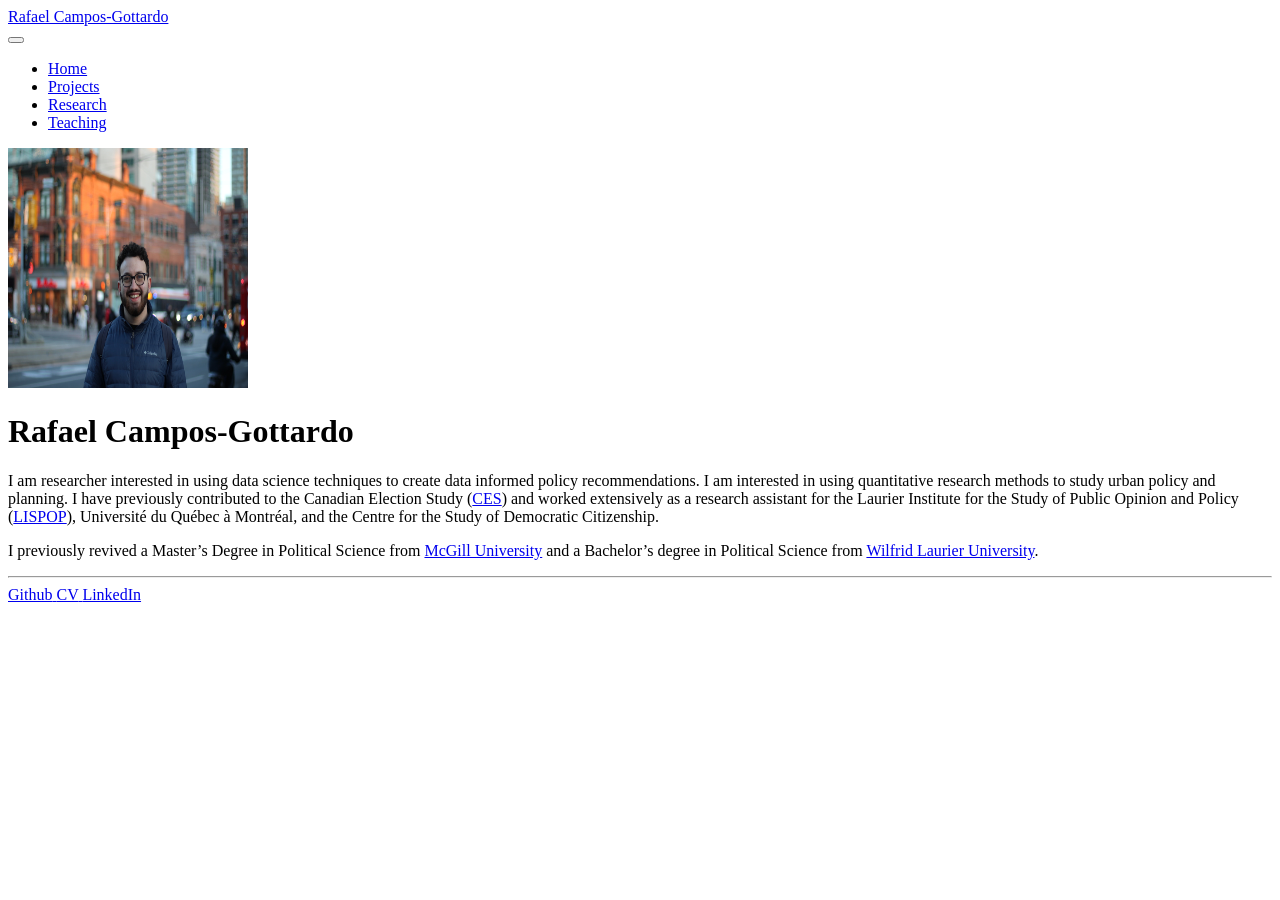
==== docs/index.html @ 2f37013a "updated index" ====
<!DOCTYPE html>
<html xmlns="http://www.w3.org/1999/xhtml" lang="en" xml:lang="en"><head>

<meta charset="utf-8">
<meta name="generator" content="quarto-1.3.450">

<meta name="viewport" content="width=device-width, initial-scale=1.0, user-scalable=yes">


<title>Rafael Campos-Gottardo</title>
<style>
code{white-space: pre-wrap;}
span.smallcaps{font-variant: small-caps;}
div.columns{display: flex; gap: min(4vw, 1.5em);}
div.column{flex: auto; overflow-x: auto;}
div.hanging-indent{margin-left: 1.5em; text-indent: -1.5em;}
ul.task-list{list-style: none;}
ul.task-list li input[type="checkbox"] {
  width: 0.8em;
  margin: 0 0.8em 0.2em -1em; /* quarto-specific, see https://github.com/quarto-dev/quarto-cli/issues/4556 */ 
  vertical-align: middle;
}
</style>


<script src="site_libs/quarto-nav/quarto-nav.js"></script>
<script src="site_libs/quarto-nav/headroom.min.js"></script>
<script src="site_libs/clipboard/clipboard.min.js"></script>
<script src="site_libs/quarto-search/autocomplete.umd.js"></script>
<script src="site_libs/quarto-search/fuse.min.js"></script>
<script src="site_libs/quarto-search/quarto-search.js"></script>
<meta name="quarto:offset" content="./">
<script src="site_libs/quarto-html/quarto.js"></script>
<script src="site_libs/quarto-html/popper.min.js"></script>
<script src="site_libs/quarto-html/tippy.umd.min.js"></script>
<link href="site_libs/quarto-html/tippy.css" rel="stylesheet">
<link href="site_libs/quarto-html/quarto-syntax-highlighting.css" rel="stylesheet" id="quarto-text-highlighting-styles">
<script src="site_libs/bootstrap/bootstrap.min.js"></script>
<link href="site_libs/bootstrap/bootstrap-icons.css" rel="stylesheet">
<link href="site_libs/bootstrap/bootstrap.min.css" rel="stylesheet" id="quarto-bootstrap" data-mode="light">
<script id="quarto-search-options" type="application/json">{
  "location": "navbar",
  "copy-button": false,
  "collapse-after": 3,
  "panel-placement": "end",
  "type": "overlay",
  "limit": 20,
  "language": {
    "search-no-results-text": "No results",
    "search-matching-documents-text": "matching documents",
    "search-copy-link-title": "Copy link to search",
    "search-hide-matches-text": "Hide additional matches",
    "search-more-match-text": "more match in this document",
    "search-more-matches-text": "more matches in this document",
    "search-clear-button-title": "Clear",
    "search-detached-cancel-button-title": "Cancel",
    "search-submit-button-title": "Submit",
    "search-label": "Search"
  }
}</script>


<link rel="stylesheet" href="styles.css">
</head>

<body class="nav-fixed fullcontent">

<div id="quarto-search-results"></div>
  <header id="quarto-header" class="headroom fixed-top">
    <nav class="navbar navbar-expand-lg navbar-dark ">
      <div class="navbar-container container-fluid">
      <div class="navbar-brand-container">
    <a class="navbar-brand" href="./index.html">
    <span class="navbar-title">Rafael Campos-Gottardo</span>
    </a>
  </div>
            <div id="quarto-search" class="" title="Search"></div>
          <button class="navbar-toggler" type="button" data-bs-toggle="collapse" data-bs-target="#navbarCollapse" aria-controls="navbarCollapse" aria-expanded="false" aria-label="Toggle navigation" onclick="if (window.quartoToggleHeadroom) { window.quartoToggleHeadroom(); }">
  <span class="navbar-toggler-icon"></span>
</button>
          <div class="collapse navbar-collapse" id="navbarCollapse">
            <ul class="navbar-nav navbar-nav-scroll ms-auto">
  <li class="nav-item">
    <a class="nav-link active" href="./index.html" rel="" target="" aria-current="page">
 <span class="menu-text">Home</span></a>
  </li>  
  <li class="nav-item">
    <a class="nav-link" href="./projects.html" rel="" target="">
 <span class="menu-text">Projects</span></a>
  </li>  
  <li class="nav-item">
    <a class="nav-link" href="./research.html" rel="" target="">
 <span class="menu-text">Research</span></a>
  </li>  
  <li class="nav-item">
    <a class="nav-link" href="./teaching.html" rel="" target="">
 <span class="menu-text">Teaching</span></a>
  </li>  
</ul>
            <div class="quarto-navbar-tools tools-wide">
    <a href="https://www.linkedin.com/in/rafael-campos-gottardo/" rel="" title="" class="quarto-navigation-tool px-1" aria-label=""><i class="bi bi-linkedin"></i></a>
    <a href="https://github.com/RafaelGottardo" rel="" title="" class="quarto-navigation-tool px-1" aria-label=""><i class="bi bi-github"></i></a>
    <a href="https://bsky.app/profile/rafaelgottardo.bsky.social" rel="" title="" class="quarto-navigation-tool px-1" aria-label=""><i class="bi bi-bluesky"></i></a>
</div>
          </div> <!-- /navcollapse -->
      </div> <!-- /container-fluid -->
    </nav>
</header>
<!-- content -->
<div id="quarto-content" class="quarto-container page-columns page-rows-contents page-layout-article page-navbar">
<!-- sidebar -->
<!-- margin-sidebar -->
    
<!-- main -->
<div class="quarto-about-jolla">
  <img src="files/images/rafael.jpg" class="about-image
  round " style="height: 15em; width: 15em;">
 <header id="title-block-header" class="quarto-title-block default">
<div class="quarto-title">
<h1 class="title">Rafael Campos-Gottardo</h1>
</div>
<div class="quarto-title-meta">
  </div>
</header><main class="content" id="quarto-document-content">
<p>I am researcher interested in using data science techniques to create data informed policy recommendations. I am interested in using quantitative research methods to study urban policy and planning. I have previously contributed to the Canadian Election Study (<a href="http://www.ces-eec.ca">CES</a>) and worked extensively as a research assistant for the Laurier Institute for the Study of Public Opinion and Policy (<a href="https://lispop.ca">LISPOP</a>), Université du Québec à Montréal, and the Centre for the Study of Democratic Citizenship.</p>
<p>I previously revived a Master’s Degree in Political Science from <a href="https://www.mcgill.ca/politicalscience/">McGill University</a> and a Bachelor’s degree in Political Science from <a href="https://students.wlu.ca/programs/arts/political-science/index.html">Wilfrid Laurier University</a>.</p>


</main> 
  <hr class="about-sep">
   <div class="about-links">
  <a href="https://github.com/rafaelgottardo" class="about-link" rel="" target="">
    <i class="bi bi-github"></i>
     <span class="about-link-text">Github</span>
  </a>
  <a href="/files/static/cv.pdf" class="about-link" rel="" target="">
    <i class="bi bi-file-pdf"></i>
     <span class="about-link-text">CV</span>
  </a>
  <a href="https://www.linkedin.com/in/rafael-campos-gottardo/" class="about-link" rel="" target="">
    <i class="bi bi-linkedin"></i>
     <span class="about-link-text">LinkedIn</span>
  </a>
</div>
</div>
 <!-- /main -->
<script id="quarto-html-after-body" type="application/javascript">
window.document.addEventListener("DOMContentLoaded", function (event) {
  const toggleBodyColorMode = (bsSheetEl) => {
    const mode = bsSheetEl.getAttribute("data-mode");
    const bodyEl = window.document.querySelector("body");
    if (mode === "dark") {
      bodyEl.classList.add("quarto-dark");
      bodyEl.classList.remove("quarto-light");
    } else {
      bodyEl.classList.add("quarto-light");
      bodyEl.classList.remove("quarto-dark");
    }
  }
  const toggleBodyColorPrimary = () => {
    const bsSheetEl = window.document.querySelector("link#quarto-bootstrap");
    if (bsSheetEl) {
      toggleBodyColorMode(bsSheetEl);
    }
  }
  toggleBodyColorPrimary();  
  const isCodeAnnotation = (el) => {
    for (const clz of el.classList) {
      if (clz.startsWith('code-annotation-')) {                     
        return true;
      }
    }
    return false;
  }
  const clipboard = new window.ClipboardJS('.code-copy-button', {
    text: function(trigger) {
      const codeEl = trigger.previousElementSibling.cloneNode(true);
      for (const childEl of codeEl.children) {
        if (isCodeAnnotation(childEl)) {
          childEl.remove();
        }
      }
      return codeEl.innerText;
    }
  });
  clipboard.on('success', function(e) {
    // button target
    const button = e.trigger;
    // don't keep focus
    button.blur();
    // flash "checked"
    button.classList.add('code-copy-button-checked');
    var currentTitle = button.getAttribute("title");
    button.setAttribute("title", "Copied!");
    let tooltip;
    if (window.bootstrap) {
      button.setAttribute("data-bs-toggle", "tooltip");
      button.setAttribute("data-bs-placement", "left");
      button.setAttribute("data-bs-title", "Copied!");
      tooltip = new bootstrap.Tooltip(button, 
        { trigger: "manual", 
          customClass: "code-copy-button-tooltip",
          offset: [0, -8]});
      tooltip.show();    
    }
    setTimeout(function() {
      if (tooltip) {
        tooltip.hide();
        button.removeAttribute("data-bs-title");
        button.removeAttribute("data-bs-toggle");
        button.removeAttribute("data-bs-placement");
      }
      button.setAttribute("title", currentTitle);
      button.classList.remove('code-copy-button-checked');
    }, 1000);
    // clear code selection
    e.clearSelection();
  });
  function tippyHover(el, contentFn) {
    const config = {
      allowHTML: true,
      content: contentFn,
      maxWidth: 500,
      delay: 100,
      arrow: false,
      appendTo: function(el) {
          return el.parentElement;
      },
      interactive: true,
      interactiveBorder: 10,
      theme: 'quarto',
      placement: 'bottom-start'
    };
    window.tippy(el, config); 
  }
  const noterefs = window.document.querySelectorAll('a[role="doc-noteref"]');
  for (var i=0; i<noterefs.length; i++) {
    const ref = noterefs[i];
    tippyHover(ref, function() {
      // use id or data attribute instead here
      let href = ref.getAttribute('data-footnote-href') || ref.getAttribute('href');
      try { href = new URL(href).hash; } catch {}
      const id = href.replace(/^#\/?/, "");
      const note = window.document.getElementById(id);
      return note.innerHTML;
    });
  }
      let selectedAnnoteEl;
      const selectorForAnnotation = ( cell, annotation) => {
        let cellAttr = 'data-code-cell="' + cell + '"';
        let lineAttr = 'data-code-annotation="' +  annotation + '"';
        const selector = 'span[' + cellAttr + '][' + lineAttr + ']';
        return selector;
      }
      const selectCodeLines = (annoteEl) => {
        const doc = window.document;
        const targetCell = annoteEl.getAttribute("data-target-cell");
        const targetAnnotation = annoteEl.getAttribute("data-target-annotation");
        const annoteSpan = window.document.querySelector(selectorForAnnotation(targetCell, targetAnnotation));
        const lines = annoteSpan.getAttribute("data-code-lines").split(",");
        const lineIds = lines.map((line) => {
          return targetCell + "-" + line;
        })
        let top = null;
        let height = null;
        let parent = null;
        if (lineIds.length > 0) {
            //compute the position of the single el (top and bottom and make a div)
            const el = window.document.getElementById(lineIds[0]);
            top = el.offsetTop;
            height = el.offsetHeight;
            parent = el.parentElement.parentElement;
          if (lineIds.length > 1) {
            const lastEl = window.document.getElementById(lineIds[lineIds.length - 1]);
            const bottom = lastEl.offsetTop + lastEl.offsetHeight;
            height = bottom - top;
          }
          if (top !== null && height !== null && parent !== null) {
            // cook up a div (if necessary) and position it 
            let div = window.document.getElementById("code-annotation-line-highlight");
            if (div === null) {
              div = window.document.createElement("div");
              div.setAttribute("id", "code-annotation-line-highlight");
              div.style.position = 'absolute';
              parent.appendChild(div);
            }
            div.style.top = top - 2 + "px";
            div.style.height = height + 4 + "px";
            let gutterDiv = window.document.getElementById("code-annotation-line-highlight-gutter");
            if (gutterDiv === null) {
              gutterDiv = window.document.createElement("div");
              gutterDiv.setAttribute("id", "code-annotation-line-highlight-gutter");
              gutterDiv.style.position = 'absolute';
              const codeCell = window.document.getElementById(targetCell);
              const gutter = codeCell.querySelector('.code-annotation-gutter');
              gutter.appendChild(gutterDiv);
            }
            gutterDiv.style.top = top - 2 + "px";
            gutterDiv.style.height = height + 4 + "px";
          }
          selectedAnnoteEl = annoteEl;
        }
      };
      const unselectCodeLines = () => {
        const elementsIds = ["code-annotation-line-highlight", "code-annotation-line-highlight-gutter"];
        elementsIds.forEach((elId) => {
          const div = window.document.getElementById(elId);
          if (div) {
            div.remove();
          }
        });
        selectedAnnoteEl = undefined;
      };
      // Attach click handler to the DT
      const annoteDls = window.document.querySelectorAll('dt[data-target-cell]');
      for (const annoteDlNode of annoteDls) {
        annoteDlNode.addEventListener('click', (event) => {
          const clickedEl = event.target;
          if (clickedEl !== selectedAnnoteEl) {
            unselectCodeLines();
            const activeEl = window.document.querySelector('dt[data-target-cell].code-annotation-active');
            if (activeEl) {
              activeEl.classList.remove('code-annotation-active');
            }
            selectCodeLines(clickedEl);
            clickedEl.classList.add('code-annotation-active');
          } else {
            // Unselect the line
            unselectCodeLines();
            clickedEl.classList.remove('code-annotation-active');
          }
        });
      }
  const findCites = (el) => {
    const parentEl = el.parentElement;
    if (parentEl) {
      const cites = parentEl.dataset.cites;
      if (cites) {
        return {
          el,
          cites: cites.split(' ')
        };
      } else {
        return findCites(el.parentElement)
      }
    } else {
      return undefined;
    }
  };
  var bibliorefs = window.document.querySelectorAll('a[role="doc-biblioref"]');
  for (var i=0; i<bibliorefs.length; i++) {
    const ref = bibliorefs[i];
    const citeInfo = findCites(ref);
    if (citeInfo) {
      tippyHover(citeInfo.el, function() {
        var popup = window.document.createElement('div');
        citeInfo.cites.forEach(function(cite) {
          var citeDiv = window.document.createElement('div');
          citeDiv.classList.add('hanging-indent');
          citeDiv.classList.add('csl-entry');
          var biblioDiv = window.document.getElementById('ref-' + cite);
          if (biblioDiv) {
            citeDiv.innerHTML = biblioDiv.innerHTML;
          }
          popup.appendChild(citeDiv);
        });
        return popup.innerHTML;
      });
    }
  }
});
</script>
</div> <!-- /content -->



</body></html>
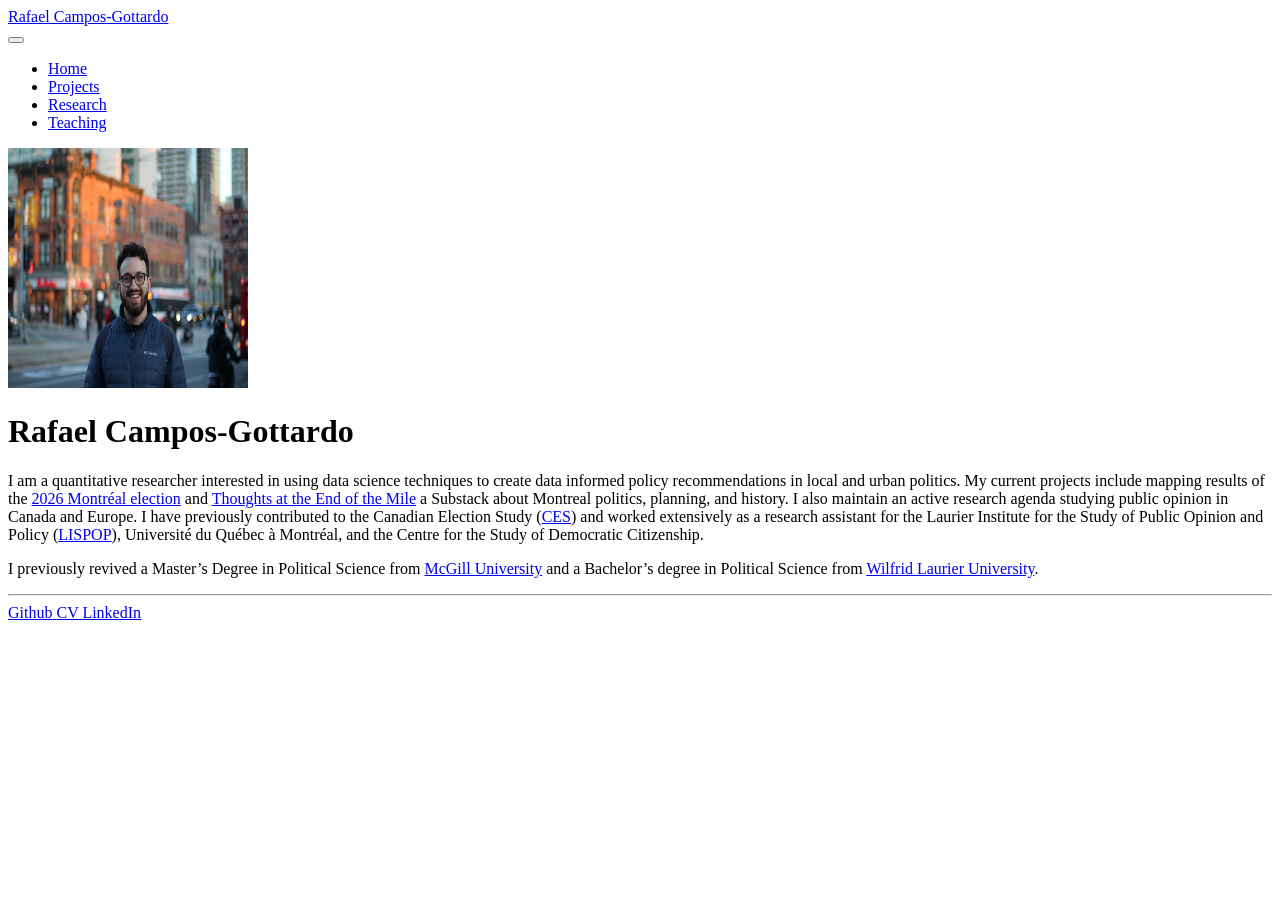
==== commit 630e421e: "updated index and map" ====
--- a/docs/index.html
+++ b/docs/index.html
@@ -122,7 +122,7 @@
 <div class="quarto-title-meta">
   </div>
 </header><main class="content" id="quarto-document-content">
-<p>I am researcher interested in using data science techniques to create data informed policy recommendations. I am interested in using quantitative research methods to study urban policy and planning. I have previously contributed to the Canadian Election Study (<a href="http://www.ces-eec.ca">CES</a>) and worked extensively as a research assistant for the Laurier Institute for the Study of Public Opinion and Policy (<a href="https://lispop.ca">LISPOP</a>), Université du Québec à Montréal, and the Centre for the Study of Democratic Citizenship.</p>
+<p>I am a quantitative researcher interested in using data science techniques to create data informed policy recommendations in local and urban politics. My current projects include mapping results of the <a href="./montreal_election.html">2026 Montréal election</a> and <a href="https://rafaelcg01.substack.com/">Thoughts at the End of the Mile</a> a Substack about Montreal politics, planning, and history. I also maintain an active research agenda studying public opinion in Canada and Europe. I have previously contributed to the Canadian Election Study (<a href="http://www.ces-eec.ca">CES</a>) and worked extensively as a research assistant for the Laurier Institute for the Study of Public Opinion and Policy (<a href="https://lispop.ca">LISPOP</a>), Université du Québec à Montréal, and the Centre for the Study of Democratic Citizenship.</p>
 <p>I previously revived a Master’s Degree in Political Science from <a href="https://www.mcgill.ca/politicalscience/">McGill University</a> and a Bachelor’s degree in Political Science from <a href="https://students.wlu.ca/programs/arts/political-science/index.html">Wilfrid Laurier University</a>.</p>
 
 
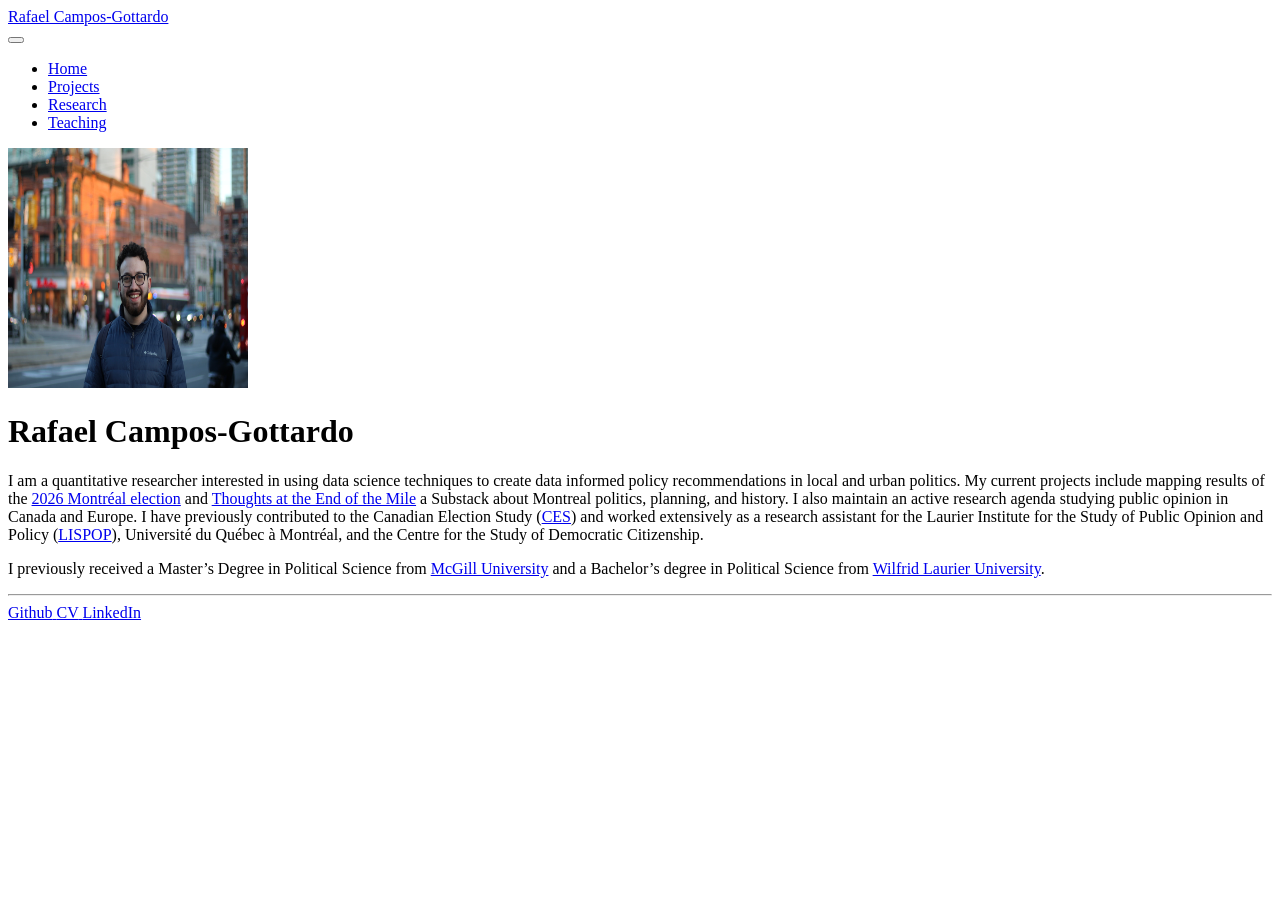
==== commit 633a4395: "updated index" ====
--- a/docs/index.html
+++ b/docs/index.html
@@ -123,7 +123,7 @@
   </div>
 </header><main class="content" id="quarto-document-content">
 <p>I am a quantitative researcher interested in using data science techniques to create data informed policy recommendations in local and urban politics. My current projects include mapping results of the <a href="./montreal_election.html">2026 Montréal election</a> and <a href="https://rafaelcg01.substack.com/">Thoughts at the End of the Mile</a> a Substack about Montreal politics, planning, and history. I also maintain an active research agenda studying public opinion in Canada and Europe. I have previously contributed to the Canadian Election Study (<a href="http://www.ces-eec.ca">CES</a>) and worked extensively as a research assistant for the Laurier Institute for the Study of Public Opinion and Policy (<a href="https://lispop.ca">LISPOP</a>), Université du Québec à Montréal, and the Centre for the Study of Democratic Citizenship.</p>
-<p>I previously revived a Master’s Degree in Political Science from <a href="https://www.mcgill.ca/politicalscience/">McGill University</a> and a Bachelor’s degree in Political Science from <a href="https://students.wlu.ca/programs/arts/political-science/index.html">Wilfrid Laurier University</a>.</p>
+<p>I previously received a Master’s Degree in Political Science from <a href="https://www.mcgill.ca/politicalscience/">McGill University</a> and a Bachelor’s degree in Political Science from <a href="https://students.wlu.ca/programs/arts/political-science/index.html">Wilfrid Laurier University</a>.</p>
 
 
 </main> 
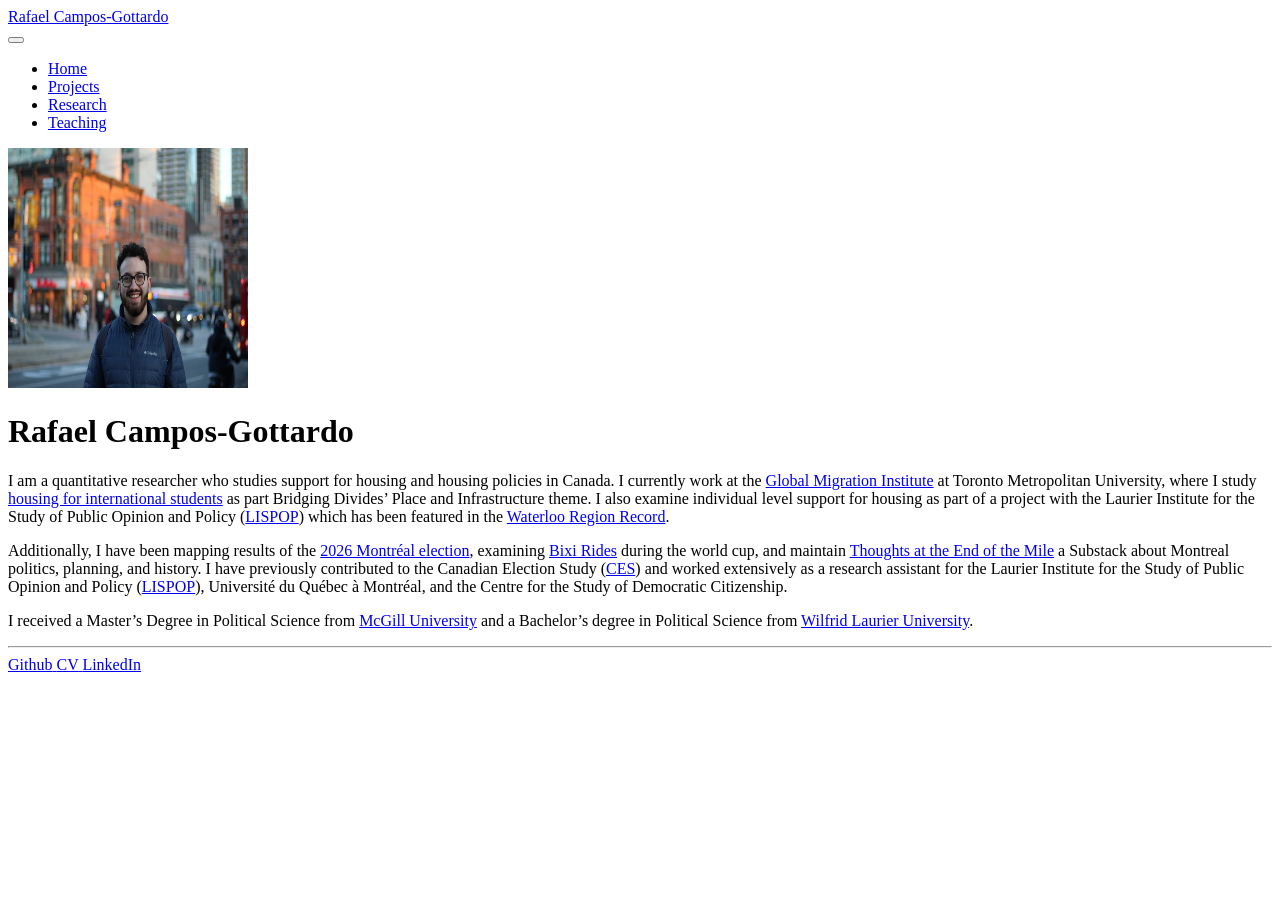
==== commit 8bc7385d: "update October 2026" ====
--- a/docs/index.html
+++ b/docs/index.html
@@ -122,8 +122,9 @@
 <div class="quarto-title-meta">
   </div>
 </header><main class="content" id="quarto-document-content">
-<p>I am a quantitative researcher interested in using data science techniques to create data informed policy recommendations in local and urban politics. My current projects include mapping results of the <a href="./montreal_election.html">2026 Montréal election</a> and <a href="https://rafaelcg01.substack.com/">Thoughts at the End of the Mile</a> a Substack about Montreal politics, planning, and history. I also maintain an active research agenda studying public opinion in Canada and Europe. I have previously contributed to the Canadian Election Study (<a href="http://www.ces-eec.ca">CES</a>) and worked extensively as a research assistant for the Laurier Institute for the Study of Public Opinion and Policy (<a href="https://lispop.ca">LISPOP</a>), Université du Québec à Montréal, and the Centre for the Study of Democratic Citizenship.</p>
-<p>I previously received a Master’s Degree in Political Science from <a href="https://www.mcgill.ca/politicalscience/">McGill University</a> and a Bachelor’s degree in Political Science from <a href="https://students.wlu.ca/programs/arts/political-science/index.html">Wilfrid Laurier University</a>.</p>
+<p>I am a quantitative researcher who studies support for housing and housing policies in Canada. I currently work at the <a href="https://www.torontomu.ca/global-migration-institute/">Global Migration Institute</a> at Toronto Metropolitan University, where I study <a href="https://www.torontomu.ca/bridging-divides/research/research-projects/place-and-infrastructure/housing-for-international-students/">housing for international students</a> as part Bridging Divides’ Place and Infrastructure theme. I also examine individual level support for housing as part of a project with the Laurier Institute for the Study of Public Opinion and Policy (<a href="https://scholars.wlu.ca/lispop/4/">LISPOP</a>) which has been featured in the <a href="https://www.therecord.com/opinion/contributors/waterloo-s-housing-crisis-puts-densification-to-the-test/article_ec96d782-3b1c-58e7-a993-faf8aa6b744a.html">Waterloo Region Record</a>.</p>
+<p>Additionally, I have been mapping results of the <a href="./montreal_election.html">2026 Montréal election</a>, examining <a href="./bixi-world-cup.html">Bixi Rides</a> during the world cup, and maintain <a href="https://rafaelcg01.substack.com/">Thoughts at the End of the Mile</a> a Substack about Montreal politics, planning, and history. I have previously contributed to the Canadian Election Study (<a href="http://www.ces-eec.ca">CES</a>) and worked extensively as a research assistant for the Laurier Institute for the Study of Public Opinion and Policy (<a href="https://lispop.ca">LISPOP</a>), Université du Québec à Montréal, and the Centre for the Study of Democratic Citizenship.</p>
+<p>I received a Master’s Degree in Political Science from <a href="https://www.mcgill.ca/politicalscience/">McGill University</a> and a Bachelor’s degree in Political Science from <a href="https://students.wlu.ca/programs/arts/political-science/index.html">Wilfrid Laurier University</a>.</p>
 
 
 </main> 
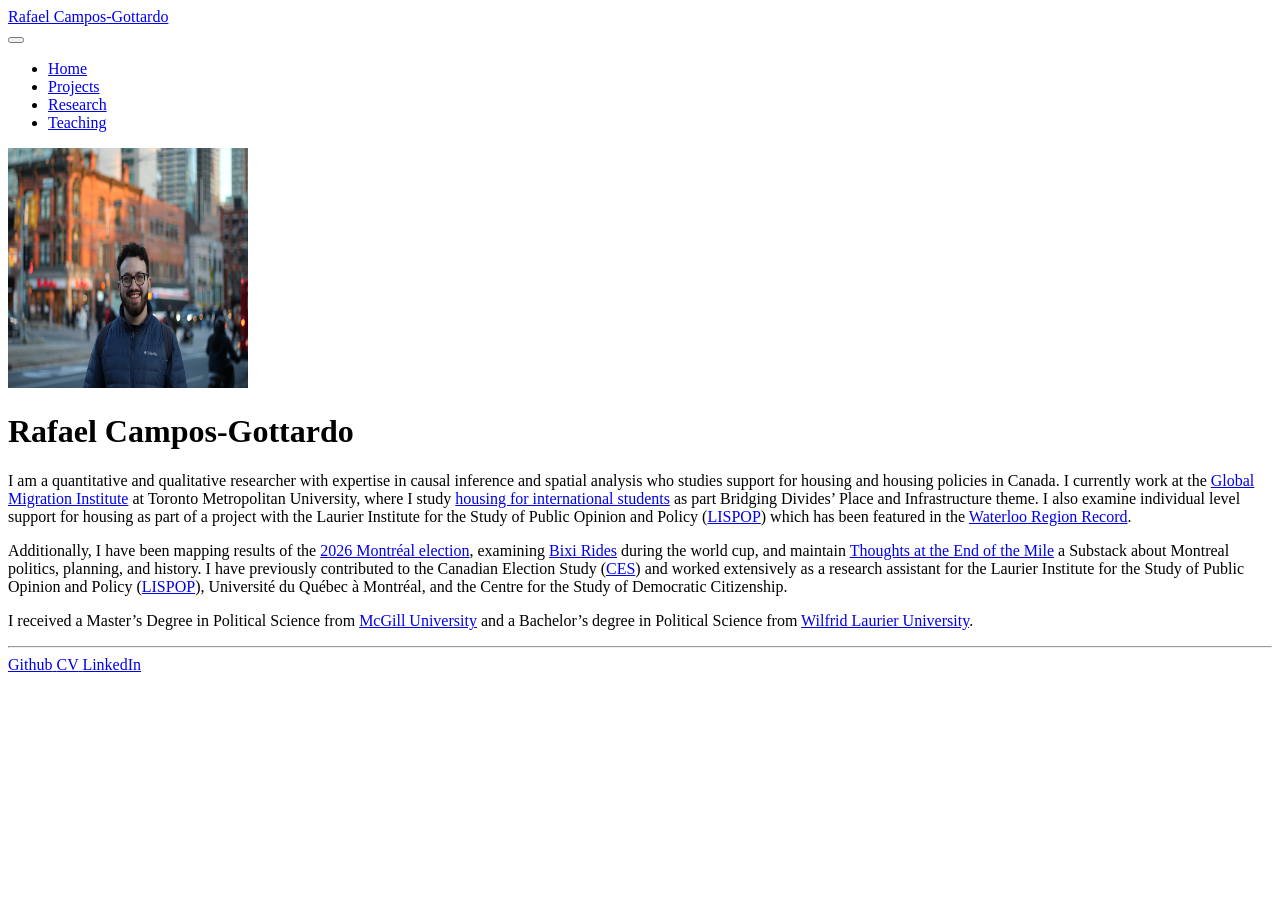
==== commit d4d6876a: "updated typos" ====
--- a/docs/index.html
+++ b/docs/index.html
@@ -122,7 +122,7 @@
 <div class="quarto-title-meta">
   </div>
 </header><main class="content" id="quarto-document-content">
-<p>I am a quantitative researcher who studies support for housing and housing policies in Canada. I currently work at the <a href="https://www.torontomu.ca/global-migration-institute/">Global Migration Institute</a> at Toronto Metropolitan University, where I study <a href="https://www.torontomu.ca/bridging-divides/research/research-projects/place-and-infrastructure/housing-for-international-students/">housing for international students</a> as part Bridging Divides’ Place and Infrastructure theme. I also examine individual level support for housing as part of a project with the Laurier Institute for the Study of Public Opinion and Policy (<a href="https://scholars.wlu.ca/lispop/4/">LISPOP</a>) which has been featured in the <a href="https://www.therecord.com/opinion/contributors/waterloo-s-housing-crisis-puts-densification-to-the-test/article_ec96d782-3b1c-58e7-a993-faf8aa6b744a.html">Waterloo Region Record</a>.</p>
+<p>I am a quantitative and qualitative researcher with expertise in causal inference and spatial analysis who studies support for housing and housing policies in Canada. I currently work at the <a href="https://www.torontomu.ca/global-migration-institute/">Global Migration Institute</a> at Toronto Metropolitan University, where I study <a href="https://www.torontomu.ca/bridging-divides/research/research-projects/place-and-infrastructure/housing-for-international-students/">housing for international students</a> as part Bridging Divides’ Place and Infrastructure theme. I also examine individual level support for housing as part of a project with the Laurier Institute for the Study of Public Opinion and Policy (<a href="https://scholars.wlu.ca/lispop/4/">LISPOP</a>) which has been featured in the <a href="https://www.therecord.com/opinion/contributors/waterloo-s-housing-crisis-puts-densification-to-the-test/article_ec96d782-3b1c-58e7-a993-faf8aa6b744a.html">Waterloo Region Record</a>.</p>
 <p>Additionally, I have been mapping results of the <a href="./montreal_election.html">2026 Montréal election</a>, examining <a href="./bixi-world-cup.html">Bixi Rides</a> during the world cup, and maintain <a href="https://rafaelcg01.substack.com/">Thoughts at the End of the Mile</a> a Substack about Montreal politics, planning, and history. I have previously contributed to the Canadian Election Study (<a href="http://www.ces-eec.ca">CES</a>) and worked extensively as a research assistant for the Laurier Institute for the Study of Public Opinion and Policy (<a href="https://lispop.ca">LISPOP</a>), Université du Québec à Montréal, and the Centre for the Study of Democratic Citizenship.</p>
 <p>I received a Master’s Degree in Political Science from <a href="https://www.mcgill.ca/politicalscience/">McGill University</a> and a Bachelor’s degree in Political Science from <a href="https://students.wlu.ca/programs/arts/political-science/index.html">Wilfrid Laurier University</a>.</p>
 
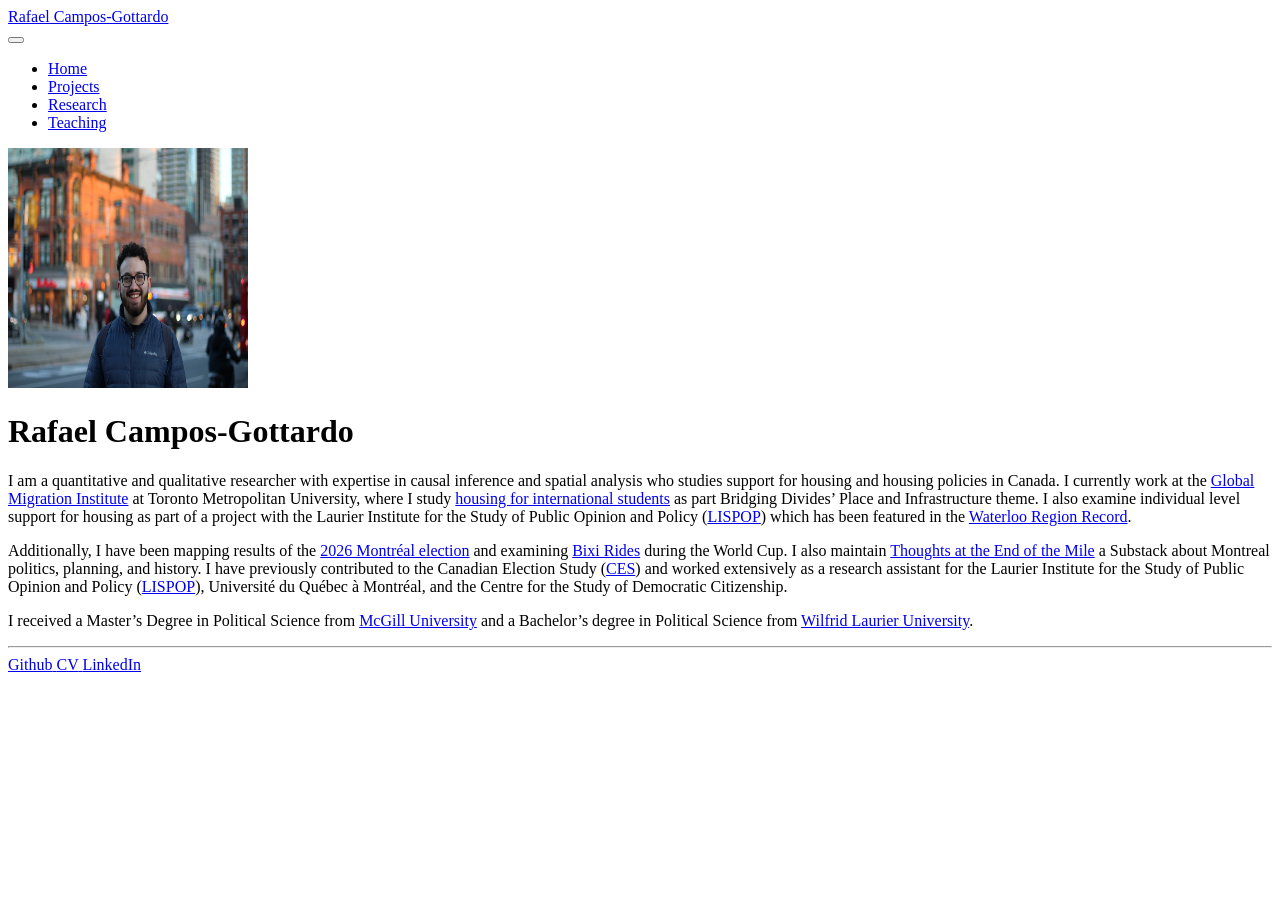
==== commit 73fc2a07: "N's edits" ====
--- a/docs/index.html
+++ b/docs/index.html
@@ -123,7 +123,7 @@
   </div>
 </header><main class="content" id="quarto-document-content">
 <p>I am a quantitative and qualitative researcher with expertise in causal inference and spatial analysis who studies support for housing and housing policies in Canada. I currently work at the <a href="https://www.torontomu.ca/global-migration-institute/">Global Migration Institute</a> at Toronto Metropolitan University, where I study <a href="https://www.torontomu.ca/bridging-divides/research/research-projects/place-and-infrastructure/housing-for-international-students/">housing for international students</a> as part Bridging Divides’ Place and Infrastructure theme. I also examine individual level support for housing as part of a project with the Laurier Institute for the Study of Public Opinion and Policy (<a href="https://scholars.wlu.ca/lispop/4/">LISPOP</a>) which has been featured in the <a href="https://www.therecord.com/opinion/contributors/waterloo-s-housing-crisis-puts-densification-to-the-test/article_ec96d782-3b1c-58e7-a993-faf8aa6b744a.html">Waterloo Region Record</a>.</p>
-<p>Additionally, I have been mapping results of the <a href="./montreal_election.html">2026 Montréal election</a>, examining <a href="./bixi-world-cup.html">Bixi Rides</a> during the world cup, and maintain <a href="https://rafaelcg01.substack.com/">Thoughts at the End of the Mile</a> a Substack about Montreal politics, planning, and history. I have previously contributed to the Canadian Election Study (<a href="http://www.ces-eec.ca">CES</a>) and worked extensively as a research assistant for the Laurier Institute for the Study of Public Opinion and Policy (<a href="https://lispop.ca">LISPOP</a>), Université du Québec à Montréal, and the Centre for the Study of Democratic Citizenship.</p>
+<p>Additionally, I have been mapping results of the <a href="./montreal_election.html">2026 Montréal election</a> and examining <a href="./bixi-world-cup.html">Bixi Rides</a> during the World Cup. I also maintain <a href="https://rafaelcg01.substack.com/">Thoughts at the End of the Mile</a> a Substack about Montreal politics, planning, and history. I have previously contributed to the Canadian Election Study (<a href="http://www.ces-eec.ca">CES</a>) and worked extensively as a research assistant for the Laurier Institute for the Study of Public Opinion and Policy (<a href="https://lispop.ca">LISPOP</a>), Université du Québec à Montréal, and the Centre for the Study of Democratic Citizenship.</p>
 <p>I received a Master’s Degree in Political Science from <a href="https://www.mcgill.ca/politicalscience/">McGill University</a> and a Bachelor’s degree in Political Science from <a href="https://students.wlu.ca/programs/arts/political-science/index.html">Wilfrid Laurier University</a>.</p>
 
 
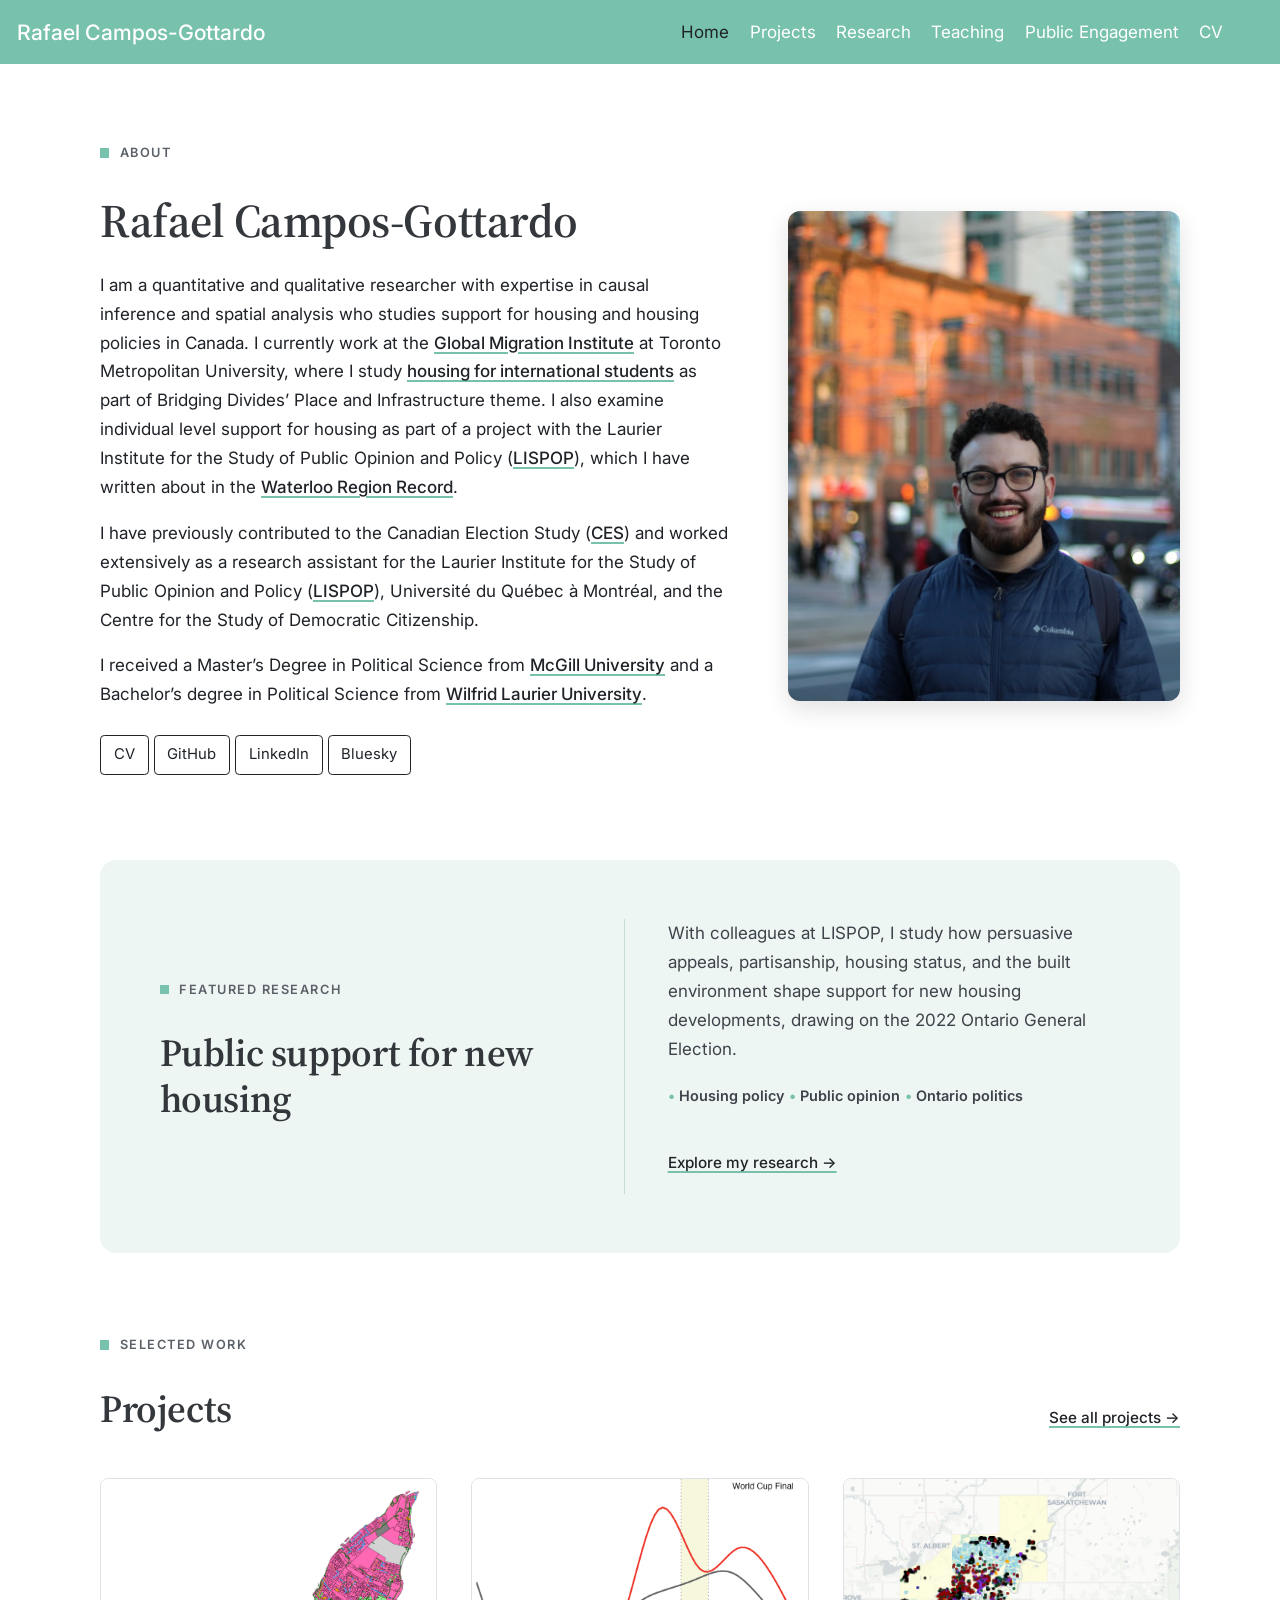
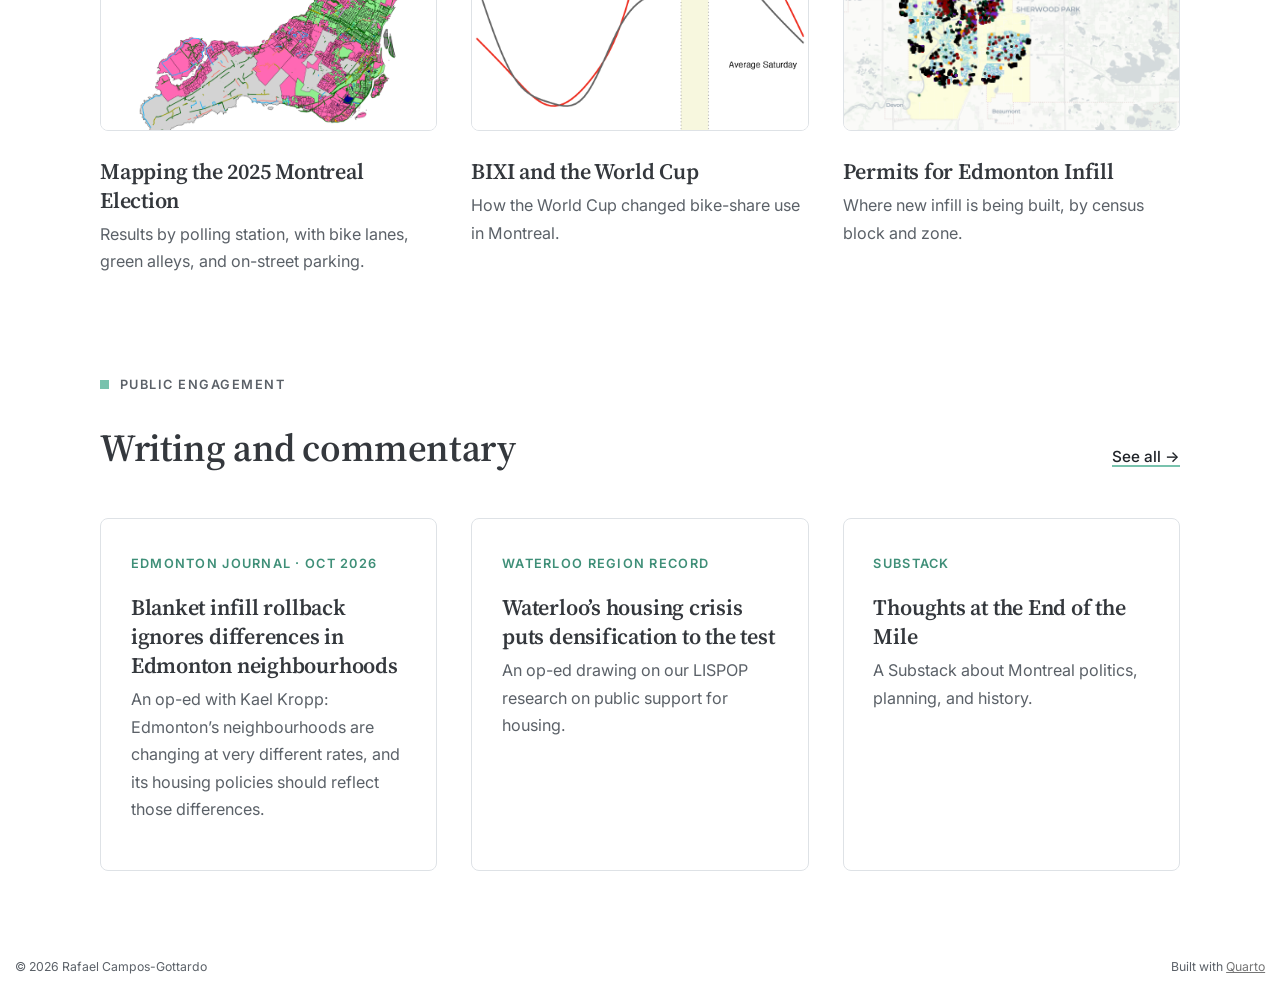
==== commit 03b43b21: "Redesign site, speed up maps, add engagement page - New theme: serif headings (Source Serif 4) with " ====
--- a/docs/index.html
+++ b/docs/index.html
@@ -30,9 +30,11 @@
 <script src="site_libs/quarto-search/fuse.min.js"></script>
 <script src="site_libs/quarto-search/quarto-search.js"></script>
 <meta name="quarto:offset" content="./">
+<link href="./files/images/favicon.svg" rel="icon" type="image/svg+xml">
 <script src="site_libs/quarto-html/quarto.js"></script>
 <script src="site_libs/quarto-html/popper.min.js"></script>
 <script src="site_libs/quarto-html/tippy.umd.min.js"></script>
+<script src="site_libs/quarto-html/anchor.min.js"></script>
 <link href="site_libs/quarto-html/tippy.css" rel="stylesheet">
 <link href="site_libs/quarto-html/quarto-syntax-highlighting.css" rel="stylesheet" id="quarto-text-highlighting-styles">
 <script src="site_libs/bootstrap/bootstrap.min.js"></script>
@@ -61,9 +63,15 @@
 
 
 <link rel="stylesheet" href="styles.css">
+<meta property="og:title" content="Rafael Campos-Gottardo">
+<meta property="og:image" content="https://rafael-campos-gottardo.github.io/files/images/rafael_social.jpg">
+<meta property="og:site-name" content="Rafael Campos-Gottardo">
+<meta name="twitter:title" content="Rafael Campos-Gottardo">
+<meta name="twitter:image" content="https://rafael-campos-gottardo.github.io/files/images/rafael_social.jpg">
+<meta name="twitter:card" content="summary_large_image">
 </head>
 
-<body class="nav-fixed fullcontent">
+<body class="nav-fixed">
 
 <div id="quarto-search-results"></div>
   <header id="quarto-header" class="headroom fixed-top">
@@ -96,6 +104,14 @@
     <a class="nav-link" href="./teaching.html" rel="" target="">
  <span class="menu-text">Teaching</span></a>
   </li>  
+  <li class="nav-item">
+    <a class="nav-link" href="./engagement.html" rel="" target="">
+ <span class="menu-text">Public Engagement</span></a>
+  </li>  
+  <li class="nav-item">
+    <a class="nav-link" href="./files/static/cv.pdf" rel="" target="">
+ <span class="menu-text">CV</span></a>
+  </li>  
 </ul>
             <div class="quarto-navbar-tools tools-wide">
     <a href="https://www.linkedin.com/in/rafael-campos-gottardo/" rel="" title="" class="quarto-navigation-tool px-1" aria-label=""><i class="bi bi-linkedin"></i></a>
@@ -107,44 +123,133 @@
     </nav>
 </header>
 <!-- content -->
-<div id="quarto-content" class="quarto-container page-columns page-rows-contents page-layout-article page-navbar">
+<div id="quarto-content" class="quarto-container page-columns page-rows-contents page-layout-full page-navbar">
 <!-- sidebar -->
 <!-- margin-sidebar -->
     
 <!-- main -->
-<div class="quarto-about-jolla">
-  <img src="files/images/rafael.jpg" class="about-image
-  round " style="height: 15em; width: 15em;">
- <header id="title-block-header" class="quarto-title-block default">
-<div class="quarto-title">
-<h1 class="title">Rafael Campos-Gottardo</h1>
-</div>
-<div class="quarto-title-meta">
-  </div>
-</header><main class="content" id="quarto-document-content">
-<p>I am a quantitative and qualitative researcher with expertise in causal inference and spatial analysis who studies support for housing and housing policies in Canada. I currently work at the <a href="https://www.torontomu.ca/global-migration-institute/">Global Migration Institute</a> at Toronto Metropolitan University, where I study <a href="https://www.torontomu.ca/bridging-divides/research/research-projects/place-and-infrastructure/housing-for-international-students/">housing for international students</a> as part Bridging Divides’ Place and Infrastructure theme. I also examine individual level support for housing as part of a project with the Laurier Institute for the Study of Public Opinion and Policy (<a href="https://scholars.wlu.ca/lispop/4/">LISPOP</a>) which has been featured in the <a href="https://www.therecord.com/opinion/contributors/waterloo-s-housing-crisis-puts-densification-to-the-test/article_ec96d782-3b1c-58e7-a993-faf8aa6b744a.html">Waterloo Region Record</a>.</p>
-<p>Additionally, I have been mapping results of the <a href="./montreal_election.html">2026 Montréal election</a> and examining <a href="./bixi-world-cup.html">Bixi Rides</a> during the World Cup. I also maintain <a href="https://rafaelcg01.substack.com/">Thoughts at the End of the Mile</a> a Substack about Montreal politics, planning, and history. I have previously contributed to the Canadian Election Study (<a href="http://www.ces-eec.ca">CES</a>) and worked extensively as a research assistant for the Laurier Institute for the Study of Public Opinion and Policy (<a href="https://lispop.ca">LISPOP</a>), Université du Québec à Montréal, and the Centre for the Study of Democratic Citizenship.</p>
+<main class="content column-page" id="quarto-document-content">
+
+
+
+<div class="home">
+<div class="home-intro">
+<div class="home-bio">
+<p><span class="eyebrow">About</span></p>
+<section id="rafael-campos-gottardo" class="level1">
+<h1>Rafael Campos-Gottardo</h1>
+<p>I am a quantitative and qualitative researcher with expertise in causal inference and spatial analysis who studies support for housing and housing policies in Canada. I currently work at the <a href="https://www.torontomu.ca/global-migration-institute/">Global Migration Institute</a> at Toronto Metropolitan University, where I study <a href="https://www.torontomu.ca/bridging-divides/research/research-projects/place-and-infrastructure/housing-for-international-students/">housing for international students</a> as part of Bridging Divides’ Place and Infrastructure theme. I also examine individual level support for housing as part of a project with the Laurier Institute for the Study of Public Opinion and Policy (<a href="https://scholars.wlu.ca/lispop/4/">LISPOP</a>), which I have written about in the <a href="https://www.therecord.com/opinion/contributors/waterloo-s-housing-crisis-puts-densification-to-the-test/article_ec96d782-3b1c-58e7-a993-faf8aa6b744a.html">Waterloo Region Record</a>.</p>
+<p>I have previously contributed to the Canadian Election Study (<a href="http://www.ces-eec.ca">CES</a>) and worked extensively as a research assistant for the Laurier Institute for the Study of Public Opinion and Policy (<a href="https://lispop.ca">LISPOP</a>), Université du Québec à Montréal, and the Centre for the Study of Democratic Citizenship.</p>
 <p>I received a Master’s Degree in Political Science from <a href="https://www.mcgill.ca/politicalscience/">McGill University</a> and a Bachelor’s degree in Political Science from <a href="https://students.wlu.ca/programs/arts/political-science/index.html">Wilfrid Laurier University</a>.</p>
-
-
-</main> 
-  <hr class="about-sep">
-   <div class="about-links">
-  <a href="https://github.com/rafaelgottardo" class="about-link" rel="" target="">
-    <i class="bi bi-github"></i>
-     <span class="about-link-text">Github</span>
-  </a>
-  <a href="/files/static/cv.pdf" class="about-link" rel="" target="">
-    <i class="bi bi-file-pdf"></i>
-     <span class="about-link-text">CV</span>
-  </a>
-  <a href="https://www.linkedin.com/in/rafael-campos-gottardo/" class="about-link" rel="" target="">
-    <i class="bi bi-linkedin"></i>
-     <span class="about-link-text">LinkedIn</span>
-  </a>
-</div>
-</div>
- <!-- /main -->
+<div class="home-links">
+<p><a href="files/static/cv.pdf" class="btn btn-outline-primary">CV</a> <a href="https://github.com/RafaelGottardo" class="btn btn-outline-primary">GitHub</a> <a href="https://www.linkedin.com/in/rafael-campos-gottardo/" class="btn btn-outline-primary">LinkedIn</a> <a href="https://bsky.app/profile/rafaelgottardo.bsky.social" class="btn btn-outline-primary">Bluesky</a></p>
+</div>
+</section>
+</div>
+<div class="home-photo">
+<p><img src="files/images/rafael_portrait.jpg" class="img-fluid" alt="Portrait of Rafael Campos-Gottardo on a Toronto street"></p>
+</div>
+</div>
+<div class="home-feature">
+<div class="home-feature-title">
+<p><span class="eyebrow">Featured research</span></p>
+<section id="public-support-for-new-housing" class="level2">
+<h2 class="anchored" data-anchor-id="public-support-for-new-housing">Public support for new housing</h2>
+</section>
+</div>
+<div class="home-feature-body">
+<p>With colleagues at LISPOP, I study how persuasive appeals, partisanship, housing status, and the built environment shape support for new housing developments, drawing on the 2022 Ontario General Election.</p>
+<div class="tags">
+<p><span class="tag">Housing policy</span> <span class="tag">Public opinion</span> <span class="tag">Ontario politics</span></p>
+</div>
+<p><a href="./research.html" class="arrow-link">Explore my research →</a></p>
+</div>
+</div>
+<div class="home-section">
+<div class="section-header">
+<div>
+<p><span class="eyebrow">Selected work</span></p>
+<section id="projects" class="level2">
+<h2 class="anchored" data-anchor-id="projects">Projects</h2>
+</section>
+</div>
+<p><a href="./projects.html" class="arrow-link">See all projects →</a></p>
+</div>
+<div class="project-cards">
+<div class="project-card">
+<div class="quarto-figure quarto-figure-center">
+<figure class="figure">
+<p><a href="./montreal_election.html"><img src="files/images/election_results.png" class="img-fluid figure-img" alt="Map of the 2025 Montreal election results by polling station"></a></p>
+</figure>
+</div>
+<section id="mapping-the-2025-montreal-election" class="level3">
+<h3 class="anchored" data-anchor-id="mapping-the-2025-montreal-election"><a href="./montreal_election.html">Mapping the 2025 Montreal Election</a></h3>
+<p>Results by polling station, with bike lanes, green alleys, and on-street parking.</p>
+</section>
+</div>
+<div class="project-card">
+<div class="quarto-figure quarto-figure-center">
+<figure class="figure">
+<p><a href="./bixi-world-cup.html"><img src="files/images/world_cup_final_plot.png" class="img-fluid figure-img" alt="Line chart comparing BIXI trips during the World Cup final with an average Saturday"></a></p>
+</figure>
+</div>
+<section id="bixi-and-the-world-cup" class="level3">
+<h3 class="anchored" data-anchor-id="bixi-and-the-world-cup"><a href="./bixi-world-cup.html">BIXI and the World Cup</a></h3>
+<p>How the World Cup changed bike-share use in Montreal.</p>
+</section>
+</div>
+<div class="project-card">
+<div class="quarto-figure quarto-figure-center">
+<figure class="figure">
+<p><a href="./edmonton_infill.html"><img src="files/images/edmonton_infill.png" class="img-fluid figure-img" alt="Map of Edmonton showing building permits over census blocks"></a></p>
+</figure>
+</div>
+<section id="permits-for-edmonton-infill" class="level3">
+<h3 class="anchored" data-anchor-id="permits-for-edmonton-infill"><a href="./edmonton_infill.html">Permits for Edmonton Infill</a></h3>
+<p>Where new infill is being built, by census block and zone.</p>
+</section>
+</div>
+</div>
+</div>
+<div class="home-section">
+<div class="section-header">
+<div>
+<p><span class="eyebrow">Public engagement</span></p>
+<section id="writing-and-commentary" class="level2">
+<h2 class="anchored" data-anchor-id="writing-and-commentary">Writing and commentary</h2>
+</section>
+</div>
+<p><a href="./engagement.html" class="arrow-link">See all →</a></p>
+</div>
+<div class="engagement-cards">
+<div class="engagement-card">
+<p><span class="card-kicker">Edmonton Journal · Oct 2026</span></p>
+<section id="blanket-infill-rollback-ignores-differences-in-edmonton-neighbourhoods" class="level3">
+<h3 class="anchored" data-anchor-id="blanket-infill-rollback-ignores-differences-in-edmonton-neighbourhoods"><a href="https://edmontonjournal.com/opinion/columnists/opinion-infill-blanket-rollback">Blanket infill rollback ignores differences in Edmonton neighbourhoods</a></h3>
+<p>An op-ed with Kael Kropp: Edmonton’s neighbourhoods are changing at very different rates, and its housing policies should reflect those differences.</p>
+</section>
+</div>
+<div class="engagement-card">
+<p><span class="card-kicker">Waterloo Region Record</span></p>
+<section id="waterloos-housing-crisis-puts-densification-to-the-test" class="level3">
+<h3 class="anchored" data-anchor-id="waterloos-housing-crisis-puts-densification-to-the-test"><a href="https://www.therecord.com/opinion/contributors/waterloo-s-housing-crisis-puts-densification-to-the-test/article_ec96d782-3b1c-58e7-a993-faf8aa6b744a.html">Waterloo’s housing crisis puts densification to the test</a></h3>
+<p>An op-ed drawing on our LISPOP research on public support for housing.</p>
+</section>
+</div>
+<div class="engagement-card">
+<p><span class="card-kicker">Substack</span></p>
+<section id="thoughts-at-the-end-of-the-mile" class="level3">
+<h3 class="anchored" data-anchor-id="thoughts-at-the-end-of-the-mile"><a href="https://rafaelcg01.substack.com/">Thoughts at the End of the Mile</a></h3>
+<p>A Substack about Montreal politics, planning, and history.</p>
+</section>
+</div>
+</div>
+</div>
+</div>
+
+
+
+</main> <!-- /main -->
 <script id="quarto-html-after-body" type="application/javascript">
 window.document.addEventListener("DOMContentLoaded", function (event) {
   const toggleBodyColorMode = (bsSheetEl) => {
@@ -165,6 +270,13 @@
     }
   }
   toggleBodyColorPrimary();  
+  const icon = "";
+  const anchorJS = new window.AnchorJS();
+  anchorJS.options = {
+    placement: 'right',
+    icon: icon
+  };
+  anchorJS.add('.anchored');
   const isCodeAnnotation = (el) => {
     for (const clz of el.classList) {
       if (clz.startsWith('code-annotation-')) {                     
@@ -372,6 +484,15 @@
 });
 </script>
 </div> <!-- /content -->
+<footer class="footer">
+  <div class="nav-footer">
+    <div class="nav-footer-left">© 2026 Rafael Campos-Gottardo</div>   
+    <div class="nav-footer-center">
+      &nbsp;
+    </div>
+    <div class="nav-footer-right">Built with <a href="https://quarto.org">Quarto</a></div>
+  </div>
+</footer>
 
 
 
--- a/docs/styles.css
+++ b/docs/styles.css
@@ -0,0 +1,257 @@
+/* css styles */
+
+/* Projects page: vertically centre each image/text pair */
+div.columns.project-row {
+  display: flex !important;
+  align-items: center;
+  gap: 2rem;
+  margin-bottom: 4rem;
+}
+
+.project-row p:last-child {
+  margin-bottom: 0;
+}
+
+/* Boxed text panel next to each project image */
+.project-text {
+  border: 1px solid #dee2e6;
+  border-radius: 8px;
+  padding: 1.5rem;
+  box-shadow: 0 2px 6px rgba(0, 0, 0, 0.05);
+}
+
+/* Quarto column widths don't account for the gap, so let them shrink */
+.project-row > .column {
+  flex-shrink: 1;
+}
+
+@media (max-width: 768px) {
+  .project-row {
+    flex-direction: column;
+  }
+  .project-row > .column {
+    width: 100% !important;
+  }
+}
+
+/* Home page */
+.home {
+  max-width: 1080px;
+  margin: 0 auto;
+}
+
+.home h2 {
+  margin-top: 0;
+  font-size: 2.25rem;
+}
+
+.home-intro {
+  display: grid;
+  grid-template-columns: minmax(0, 1.6fr) minmax(0, 1fr);
+  gap: 3.5rem;
+  align-items: center;
+  padding: 2.5rem 0 4rem;
+}
+
+.home-bio h1 {
+  font-size: 2.75rem;
+  margin: 0 0 1.25rem;
+}
+
+.home-photo img {
+  width: 100%;
+  border-radius: 12px;
+  box-shadow: 0 8px 24px rgba(0, 0, 0, 0.12);
+}
+
+.home-links {
+  display: flex;
+  flex-wrap: wrap;
+  gap: 0.5rem;
+  margin-top: 1.5rem;
+}
+
+.home-links .btn {
+  font-size: 0.875rem;
+}
+
+/* Featured research: a tinted panel, title left and summary right */
+.home-feature {
+  display: grid;
+  grid-template-columns: minmax(0, 1fr) minmax(0, 1.2fr);
+  gap: 3rem;
+  align-items: center;
+  padding: 3.5rem;
+  border-radius: 16px;
+  background: #eef6f3;
+}
+
+.home-feature-body {
+  padding-left: 2.5rem;
+  border-left: 1px solid #c9ddd6;
+  color: #3d434a;
+}
+
+.tags {
+  display: flex;
+  flex-wrap: wrap;
+  gap: 0.5rem 1.25rem;
+  margin: 1rem 0 1.25rem;
+}
+
+.tag {
+  font-size: 0.85rem;
+  font-weight: 600;
+}
+
+.tag::before {
+  content: "• ";
+  color: #78c2ad;
+}
+
+.home a.arrow-link {
+  font-size: 0.9rem;
+  font-weight: 600;
+  white-space: nowrap;
+}
+
+.home-section {
+  padding-top: 4.5rem;
+}
+
+.section-header {
+  display: flex;
+  justify-content: space-between;
+  align-items: flex-end;
+  gap: 1rem;
+  margin-bottom: 1.75rem;
+}
+
+/* Project and engagement cards */
+.project-cards {
+  display: grid;
+  grid-template-columns: repeat(3, minmax(0, 1fr));
+  gap: 2rem;
+}
+
+.project-card img {
+  width: 100%;
+  aspect-ratio: 4 / 3;
+  object-fit: cover;
+  border: 1px solid #dee2e6;
+  border-radius: 8px;
+  background: #fff;
+  transition: box-shadow 0.15s ease;
+}
+
+.project-card a:hover img {
+  box-shadow: 0 6px 18px rgba(0, 0, 0, 0.12);
+}
+
+.home .project-card h3,
+.home .engagement-card h3 {
+  margin: 1rem 0 0.4rem;
+  font-size: 1.3rem;
+  line-height: 1.3;
+}
+
+.home .project-card h3 a,
+.home .engagement-card h3 a {
+  text-decoration: none;
+  font-weight: inherit;
+}
+
+.project-card p,
+.engagement-card p {
+  color: #5b6168;
+  font-size: 0.95rem;
+}
+
+.engagement-cards {
+  display: grid;
+  grid-template-columns: repeat(3, minmax(0, 1fr));
+  gap: 2rem;
+  margin-top: 1.5rem;
+}
+
+.engagement-card {
+  padding: 1.75rem;
+  border: 1px solid #dee2e6;
+  border-radius: 8px;
+}
+
+.card-kicker {
+  color: #3f8f78;
+  font-size: 0.75rem;
+  font-weight: 600;
+  letter-spacing: 0.1em;
+  text-transform: uppercase;
+}
+
+.home .engagement-card h3 {
+  margin-top: 0.5rem;
+}
+
+@media (max-width: 768px) {
+  .home-intro,
+  .home-feature,
+  .project-cards,
+  .engagement-cards {
+    grid-template-columns: minmax(0, 1fr);
+  }
+
+  .home-intro {
+    gap: 2rem;
+    padding-top: 1rem;
+  }
+
+  .home-photo {
+    order: -1;
+    max-width: 280px;
+  }
+
+  .home-bio h1 {
+    font-size: 2.1rem;
+  }
+
+  .home-feature {
+    gap: 1.5rem;
+    padding: 2rem 1.5rem;
+  }
+
+  .home-feature-body {
+    padding-left: 0;
+    border-left: none;
+  }
+
+  .section-header {
+    flex-direction: column;
+    align-items: flex-start;
+  }
+}
+
+/* Quarto puts a rule under every h2; the home page sections don't need it */
+.home h2 {
+  border-bottom: none;
+  padding-bottom: 0;
+}
+
+/* Public engagement page */
+.engagement-item {
+  padding: 1.25rem 0 1.5rem;
+  border-bottom: 1px solid #dee2e6;
+}
+
+.engagement-item h3 {
+  margin: 0.4rem 0 0.5rem;
+  font-size: 1.35rem;
+}
+
+.engagement-item h3 a {
+  text-decoration: none !important;
+}
+
+.engagement-item p:last-child {
+  margin-bottom: 0;
+  color: #5b6168;
+}
